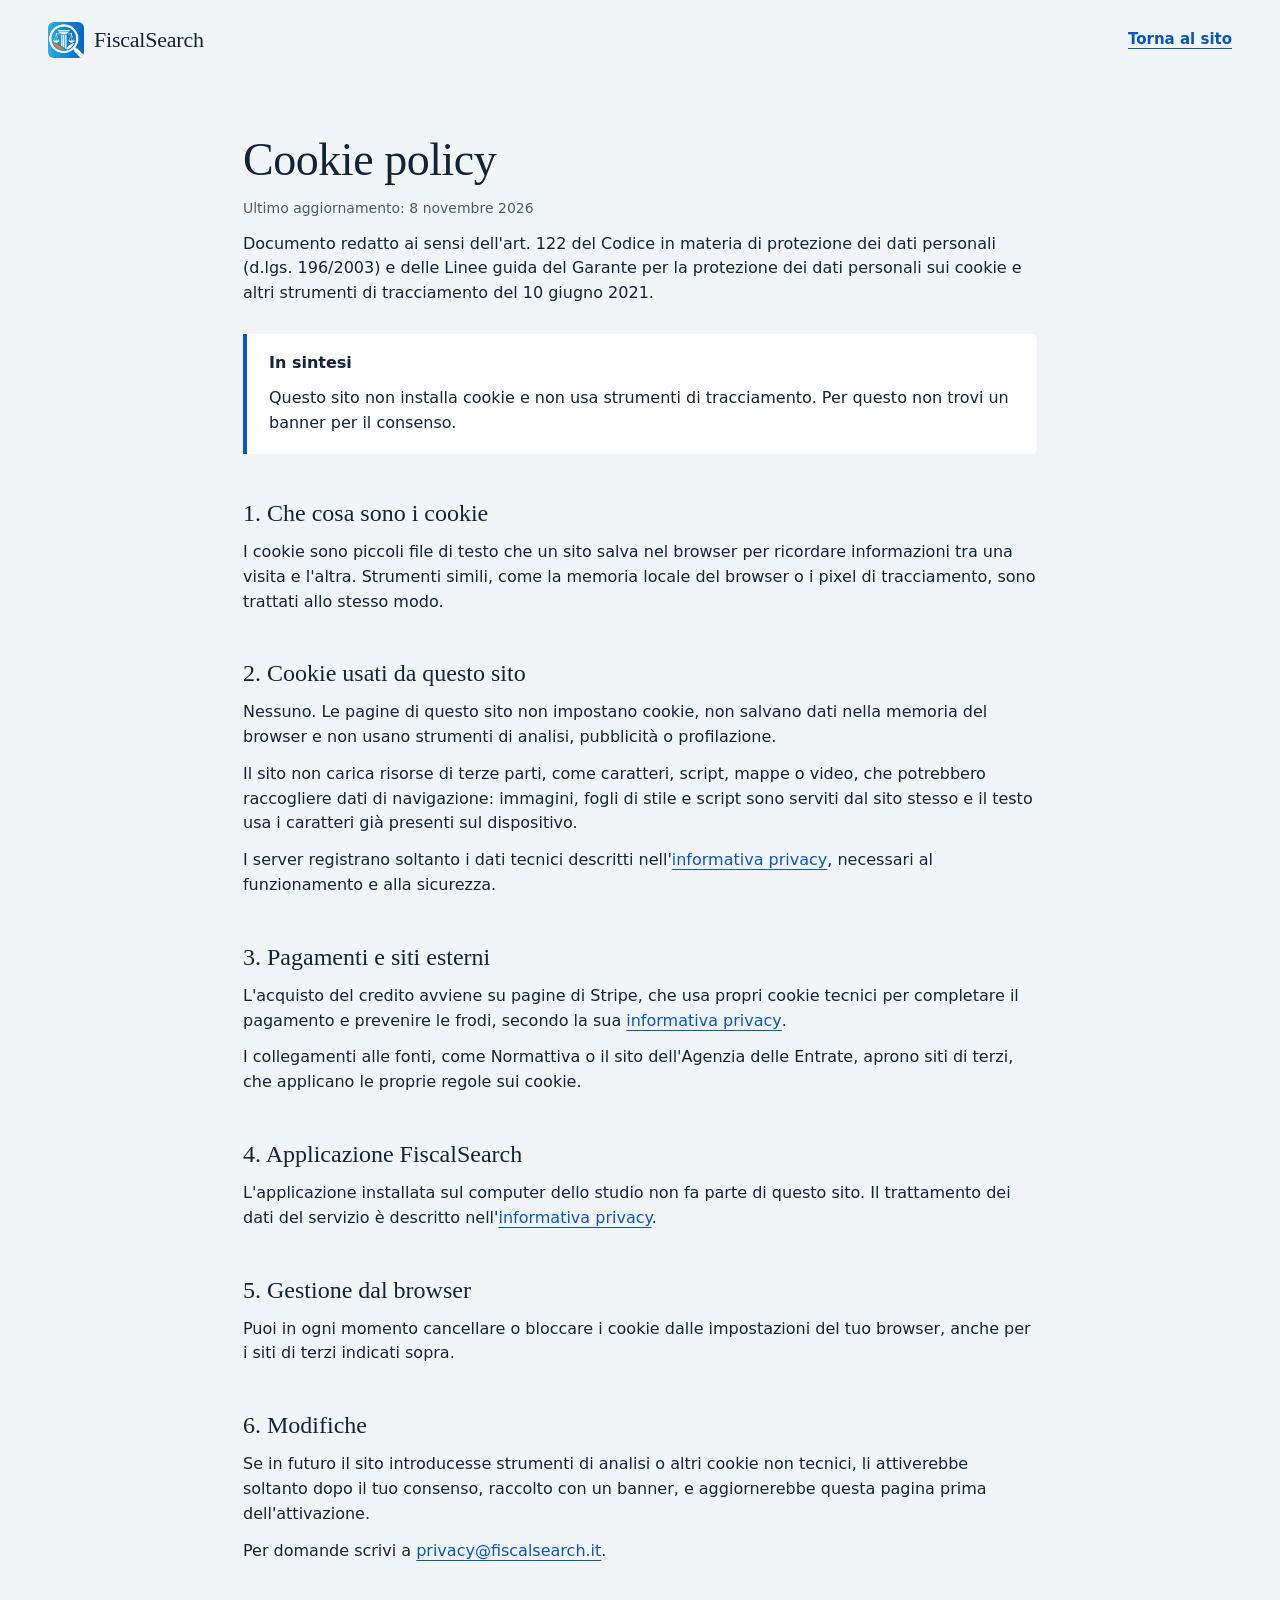
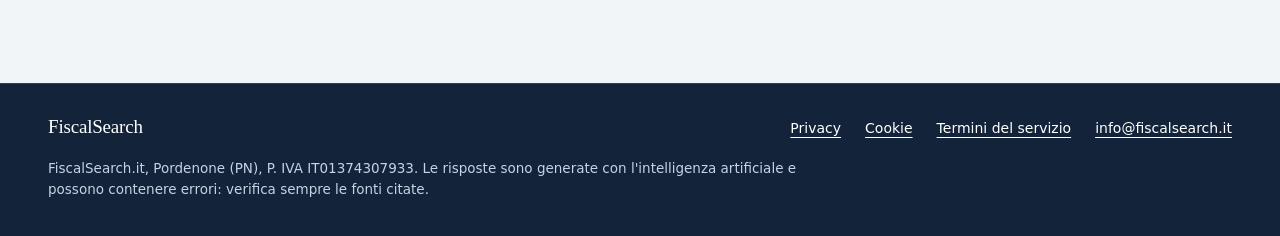
==== cookie.html @ 62ba6fc0 "Publish the FiscalSearch static landing" ====
<!doctype html>
<html lang="it">
<head>
  <meta charset="utf-8">
  <meta name="viewport" content="width=device-width, initial-scale=1">
  <meta name="color-scheme" content="light">
  <meta name="theme-color" content="#13233a">
  <meta name="description" content="Il sito FiscalSearch non installa cookie e non usa strumenti di analisi, pubblicità o tracciamento.">
  <title>Cookie policy | FiscalSearch</title>
  <link rel="canonical" href="https://www.fiscalsearch.it/cookie.html">
  <link rel="icon" href="assets/fiscalsearch.ico" sizes="any">
  <link rel="icon" href="assets/fiscalsearch-mark.png" type="image/png" sizes="256x256">
  <link rel="stylesheet" href="assets/landing.css">
</head>
<body>
  <a class="skip-link" href="#contenuto">Vai al contenuto</a>

  <header class="site-header">
    <a class="brand" href="index.html" aria-label="FiscalSearch, pagina principale">
      <img src="assets/fiscalsearch-mark.png" width="36" height="36" alt="">
      <span>FiscalSearch</span>
    </a>
    <a class="header-back" href="index.html">Torna al sito</a>
  </header>

  <main id="contenuto" class="legal">
    <h1>Cookie policy</h1>
    <p class="legal-updated">Ultimo aggiornamento: 8 novembre 2026</p>
    <p>Documento redatto ai sensi dell'art. 122 del Codice in materia di protezione dei dati personali (d.lgs. 196/2003) e delle Linee guida del Garante per la protezione dei dati personali sui cookie e altri strumenti di tracciamento del 10 giugno 2021.</p>

    <section class="legal-summary" aria-labelledby="sintesi">
      <h2 id="sintesi">In sintesi</h2>
      <p>Questo sito non installa cookie e non usa strumenti di tracciamento. Per questo non trovi un banner per il consenso.</p>
    </section>

    <h2 id="cosa-sono">1. Che cosa sono i cookie</h2>
    <p>I cookie sono piccoli file di testo che un sito salva nel browser per ricordare informazioni tra una visita e l'altra. Strumenti simili, come la memoria locale del browser o i pixel di tracciamento, sono trattati allo stesso modo.</p>

    <h2 id="sito">2. Cookie usati da questo sito</h2>
    <p>Nessuno. Le pagine di questo sito non impostano cookie, non salvano dati nella memoria del browser e non usano strumenti di analisi, pubblicità o profilazione.</p>
    <p>Il sito non carica risorse di terze parti, come caratteri, script, mappe o video, che potrebbero raccogliere dati di navigazione: immagini, fogli di stile e script sono serviti dal sito stesso e il testo usa i caratteri già presenti sul dispositivo.</p>
    <p>I server registrano soltanto i dati tecnici descritti nell'<a href="privacy.html#funzionamento">informativa privacy</a>, necessari al funzionamento e alla sicurezza.</p>

    <h2 id="terzi">3. Pagamenti e siti esterni</h2>
    <p>L'acquisto del credito avviene su pagine di Stripe, che usa propri cookie tecnici per completare il pagamento e prevenire le frodi, secondo la sua <a href="https://stripe.com/it/privacy" target="_blank" rel="noopener noreferrer">informativa privacy<span class="sr-only">, si apre in una nuova scheda</span></a>.</p>
    <p>I collegamenti alle fonti, come Normattiva o il sito dell'Agenzia delle Entrate, aprono siti di terzi, che applicano le proprie regole sui cookie.</p>

    <h2 id="app">4. Applicazione FiscalSearch</h2>
    <p>L'applicazione installata sul computer dello studio non fa parte di questo sito. Il trattamento dei dati del servizio è descritto nell'<a href="privacy.html">informativa privacy</a>.</p>

    <h2 id="browser">5. Gestione dal browser</h2>
    <p>Puoi in ogni momento cancellare o bloccare i cookie dalle impostazioni del tuo browser, anche per i siti di terzi indicati sopra.</p>

    <h2 id="modifiche">6. Modifiche</h2>
    <p>Se in futuro il sito introducesse strumenti di analisi o altri cookie non tecnici, li attiverebbe soltanto dopo il tuo consenso, raccolto con un banner, e aggiornerebbe questa pagina prima dell'attivazione.</p>
    <p>Per domande scrivi a <a href="mailto:privacy@fiscalsearch.it">privacy@fiscalsearch.it</a>.</p>
  </main>

  <footer class="site-footer">
    <div class="footer-main">
      <a class="footer-brand" href="index.html">FiscalSearch</a>
      <nav aria-label="Informazioni legali e contatti">
        <a href="privacy.html">Privacy</a>
        <a href="cookie.html" aria-current="page">Cookie</a>
        <a href="termini.html">Termini del servizio</a>
        <a href="mailto:info@fiscalsearch.it">info@fiscalsearch.it</a>
      </nav>
    </div>
    <p class="footer-note">FiscalSearch.it, Pordenone (PN), P. IVA IT01374307933. Le risposte sono generate con l'intelligenza artificiale e possono contenere errori: verifica sempre le fonti citate.</p>
  </footer>
</body>
</html>
---- assets/landing.css ----
:root {
  --paper: #f2f5f8;
  --sheet: #ffffff;
  --law: #f6f8fa;
  --ink: #13233a;
  --ink-soft: #4b5c71;
  --rule: #d4dde7;
  --blue: #0a56bf;
  --blue-deep: #083f8e;
  --blue-tint: #e6effa;
  --marker: #bce7f6;
  --focus: #0b7c99;
  --serif: Georgia, "Times New Roman", Times, serif;
  --sans: "Segoe UI", system-ui, -apple-system, "Helvetica Neue", Arial, sans-serif;
  --gutter: clamp(16px, 4vw, 48px);
  --width: 1240px;
  --answer-share: 51%;
}

* { box-sizing: border-box; }
html { scroll-behavior: smooth; scroll-padding-top: 16px; -webkit-text-size-adjust: 100%; }
body { margin: 0; background: var(--paper); color: var(--ink); font: 16px/1.55 var(--sans); }
h1, h2, h3, p, ol, ul, dl, dd, blockquote, figure { margin: 0; }
ol, ul { padding: 0; }
a { color: var(--blue); text-underline-offset: 4px; }
a:hover { color: var(--blue-deep); }
button { font: inherit; color: inherit; cursor: pointer; }
img { display: block; }
:focus-visible { outline: 3px solid var(--focus); outline-offset: 2px; }
::selection { background: var(--blue-tint); }
[hidden] { display: none !important; }
.sr-only { position: absolute; width: 1px; height: 1px; overflow: hidden; clip-path: inset(50%); white-space: nowrap; }
.skip-link { position: fixed; top: 10px; left: 10px; z-index: 20; padding: 10px 16px; border-radius: 6px; background: var(--ink); color: #fff; transform: translateY(-160%); }
.skip-link:focus { transform: none; color: #fff; }

.button {
  display: inline-flex;
  align-items: center;
  justify-content: center;
  min-height: 46px;
  padding: 0 20px;
  border-radius: 6px;
  background: var(--blue);
  color: #fff;
  font-weight: 600;
  font-size: 15px;
  text-decoration: none;
  white-space: nowrap;
}
.button:hover { background: var(--blue-deep); color: #fff; }
.button-small { min-height: 40px; padding: 0 16px; font-size: 14px; }
.button-light { background: #fff; color: var(--ink); }
.button-light:hover { background: var(--blue-tint); color: var(--ink); }
.text-button { padding: 10px 0; border: 0; background: none; color: var(--blue); font-weight: 600; font-size: 15px; text-decoration: underline; text-underline-offset: 4px; }
.text-button:hover { color: var(--blue-deep); }

/* Header */
.site-header {
  display: flex;
  align-items: center;
  justify-content: space-between;
  gap: 24px;
  width: min(100% - 2 * var(--gutter), var(--width));
  margin: 0 auto;
  padding: 18px 0;
}
.brand { display: inline-flex; align-items: center; gap: 10px; color: var(--ink); text-decoration: none; }
.brand:hover { color: var(--ink); }
.brand img { width: 36px; height: 36px; border-radius: 6px; }
.brand span, .footer-brand { font-family: var(--serif); font-size: 22px; letter-spacing: -0.01em; }
.site-nav { display: flex; gap: 28px; }
.site-nav a { padding: 10px 0; color: var(--ink-soft); font-size: 15px; text-decoration: none; }
.site-nav a:hover { color: var(--ink); text-decoration: underline; }

/* Hero */
.hero { width: min(100% - 2 * var(--gutter), var(--width)); margin: 0 auto; padding-top: clamp(28px, 5vw, 64px); }
.hero-head { display: grid; grid-template-columns: minmax(0, 8fr) minmax(0, 4fr); align-items: end; gap: 24px 56px; }
.hero h1 {
  font-family: var(--serif);
  font-weight: 400;
  font-size: clamp(38px, 5.1vw, 68px);
  line-height: 1.04;
  letter-spacing: -0.015em;
  text-wrap: balance;
}
.hero-lede { padding-bottom: 6px; color: var(--ink-soft); font-size: 17px; }
.hero-lede p { max-width: 40ch; }
.hero-price { margin-top: 12px; color: var(--ink); font-weight: 600; }

/* The spread: answer on the left, cited law on the right */
.spread { margin-top: clamp(32px, 4.5vw, 56px); }
.spread-sheet {
  position: relative;
  display: grid;
  grid-template-columns: var(--answer-share) 1fr;
  border-radius: 6px;
  background: linear-gradient(to right, var(--sheet) 0 var(--answer-share), var(--law) var(--answer-share));
  box-shadow: 0 1px 0 rgba(19, 35, 58, 0.06), 0 34px 70px -38px rgba(19, 35, 58, 0.45);
}
.spread-sheet::after {
  position: absolute;
  top: 0;
  bottom: 0;
  left: var(--answer-share);
  width: 36px;
  margin-left: -18px;
  background: linear-gradient(to right, transparent, rgba(19, 35, 58, 0.07) 50%, transparent);
  content: "";
  pointer-events: none;
}
.page { min-width: 0; padding: clamp(24px, 3.4vw, 48px); }
.page > * { max-width: 68ch; }
.page-label { margin-bottom: 8px; color: var(--ink-soft); font-size: 13px; font-weight: 600; }
.question { margin-bottom: 28px; padding-left: 16px; border-left: 3px solid var(--rule); font-size: 16px; line-height: 1.55; }
.answer { font-family: var(--serif); font-size: 17px; line-height: 1.62; }
.answer p + p, .answer p + ol, .answer ol + p, .answer p + ul, .answer ul + p { margin-top: 14px; }
.answer ol.conditions { counter-reset: condition; list-style: none; }
.answer ol.conditions li { position: relative; padding-left: 28px; counter-increment: condition; }
.answer ol.conditions li + li { margin-top: 10px; }
.answer ol.conditions li::before { position: absolute; left: 0; color: var(--ink-soft); content: counter(condition) ")"; }
.page-answer .text-button { margin-top: 20px; }

.cites { white-space: nowrap; }
.cite {
  min-width: 24px;
  height: 24px;
  margin-left: 3px;
  padding: 0 6px;
  border: 0;
  border-radius: 4px;
  background: var(--blue-tint);
  color: var(--blue);
  font: 700 13px/24px var(--sans);
  vertical-align: 0.15em;
  transition: background-color 200ms ease, color 200ms ease;
}
.cite:hover { background: #d3e2f7; }
.cite.is-active { background: var(--blue); color: #fff; }

.page-source { align-self: start; position: sticky; top: 16px; }
.source-tabs { display: flex; flex-wrap: wrap; gap: 6px; margin-bottom: 26px; }
.source-tabs [role="tab"] {
  display: inline-flex;
  align-items: center;
  gap: 6px;
  min-height: 36px;
  padding: 0 9px 0 5px;
  border: 1px solid var(--rule);
  border-radius: 6px;
  background: var(--sheet);
  color: var(--ink-soft);
  font-size: 13px;
}
.source-tabs [role="tab"] span { display: inline-grid; place-items: center; width: 22px; height: 22px; border-radius: 4px; background: var(--blue-tint); color: var(--blue); font-weight: 700; }
.source-tabs [role="tab"]:hover { border-color: var(--ink-soft); color: var(--ink); }
.source-tabs [aria-selected="true"] { border-color: var(--ink); background: var(--ink); color: #fff; }
.source-tabs [aria-selected="true"]:hover { color: #fff; }
.source-tabs [aria-selected="true"] span { background: var(--marker); color: var(--ink); }
.source h3 { font-family: var(--serif); font-size: 22px; font-weight: 400; line-height: 1.25; }
.source-meta { margin-top: 6px; color: var(--ink-soft); font-size: 13.5px; }
.law { margin-top: 20px; font-family: var(--serif); font-size: 16px; line-height: 1.7; }
.law p + p { margin-top: 12px; }
.law .elision { color: var(--ink-soft); }
.source-link { display: inline-block; margin-top: 20px; font-size: 14px; font-weight: 600; }

.hl {
  padding: 1px 0;
  background-color: transparent;
  background-image: linear-gradient(var(--marker), var(--marker));
  background-repeat: no-repeat;
  background-size: 100% 100%;
  color: inherit;
}
.js .source .hl { background-size: 0% 100%; transition: background-size 1500ms cubic-bezier(0.3, 0.6, 0.3, 1); }
.js .source.is-lit .hl { background-size: 100% 100%; }

.spread figcaption { max-width: 72ch; margin-top: 16px; color: var(--ink-soft); font-size: 14px; }

/* Sections */
.section {
  display: grid;
  grid-template-columns: minmax(0, 4fr) minmax(0, 8fr);
  gap: 28px 64px;
  width: min(100% - 2 * var(--gutter), var(--width));
  margin: clamp(80px, 10vw, 136px) auto 0;
  padding-top: 28px;
  border-top: 1px solid var(--rule);
}
.section-intro h2, .access h2 { font-family: var(--serif); font-weight: 400; font-size: clamp(28px, 3.1vw, 40px); line-height: 1.12; letter-spacing: -0.01em; text-wrap: balance; }
.section-intro p { max-width: 34ch; margin-top: 14px; color: var(--ink-soft); font-size: 17px; }
.section > :not(.section-intro) { grid-column: 2; }

.steps { display: grid; grid-template-columns: repeat(2, minmax(0, 1fr)); gap: 40px; counter-reset: step; list-style: none; }
.steps li { counter-increment: step; }
.steps li::before { display: block; margin-bottom: 8px; color: var(--blue); font: 30px/1 var(--serif); content: counter(step); }
.steps h3, .privacy h3 { font-size: 17px; font-weight: 600; }
.steps p { margin-top: 6px; color: var(--ink-soft); }

.limits-list > div { display: grid; grid-template-columns: minmax(0, 5fr) minmax(0, 7fr); gap: 12px 36px; padding: 24px 0; border-bottom: 1px solid var(--rule); }
.limits-list > div:first-child { padding-top: 0; }
.limits-list dt { font-family: var(--serif); font-size: 22px; line-height: 1.3; }
.limits-list q { font-family: var(--serif); font-size: 17px; line-height: 1.6; quotes: "«" "»"; }
.limits-list dd span { display: block; margin-top: 8px; color: var(--ink-soft); font-size: 13.5px; }
.privacy { margin-top: 12px; }
.privacy p { max-width: 70ch; margin-top: 6px; color: var(--ink-soft); }

.cost-facts { display: grid; grid-template-columns: repeat(2, minmax(0, 1fr)); gap: 40px; }
.cost-facts h3 { font-family: var(--serif); font-size: 22px; font-weight: 400; line-height: 1.3; }
.cost-facts p { margin-top: 8px; color: var(--ink-soft); }
.cost-note { color: var(--ink-soft); font-size: 14px; }

.faq-list details { border-bottom: 1px solid var(--rule); }
.faq-list details:first-child summary { padding-top: 0; }
.faq-list summary { display: flex; align-items: baseline; justify-content: space-between; gap: 20px; padding: 18px 0; font-size: 17px; font-weight: 600; list-style: none; cursor: pointer; }
.faq-list summary::-webkit-details-marker { display: none; }
.faq-list summary::after { flex: none; color: var(--blue); font: 400 24px/1 var(--sans); content: "+"; }
.faq-list details[open] summary::after { content: "−"; }
.faq-list details p { max-width: 70ch; padding-bottom: 20px; color: var(--ink-soft); }

/* Closing band and footer */
.access {
  margin-top: clamp(96px, 12vw, 160px);
  padding: clamp(56px, 8vw, 104px) max(var(--gutter), calc((100% - var(--width)) / 2));
  background: var(--ink);
  color: #fff;
}
.access p { max-width: 46ch; margin-top: 12px; color: #c6d3e2; font-size: 17px; }
.access .button { margin-top: 28px; }
.site-footer {
  padding: 28px max(var(--gutter), calc((100% - var(--width)) / 2)) 36px;
  border-top: 1px solid rgba(255, 255, 255, 0.12);
  background: var(--ink);
  color: #c6d3e2;
  font-size: 14px;
}
.footer-main { display: flex; flex-wrap: wrap; align-items: baseline; justify-content: space-between; gap: 12px 32px; }
.footer-brand { color: #fff; font-size: 19px; text-decoration: none; }
.footer-main nav { display: flex; flex-wrap: wrap; gap: 6px 24px; }
.site-footer a { color: #fff; }
.site-footer a:hover { color: var(--marker); }
.footer-note { max-width: 90ch; margin-top: 16px; font-size: 13.5px; }

/* Disclaimer under the sample answer */
.disclaimer {
  max-width: 920px;
  margin-top: 28px;
  padding: 18px 22px;
  border: 1px solid var(--rule);
  border-left: 4px solid var(--blue);
  border-radius: 0 6px 6px 0;
  background: var(--sheet);
  font-size: 15.5px;
  line-height: 1.6;
}
.disclaimer a { font-weight: 600; }

/* Legal pages */
.header-back { padding: 10px 0; font-size: 15px; font-weight: 600; }
.legal { width: min(100% - 2 * var(--gutter), 78ch); margin: clamp(24px, 5vw, 56px) auto clamp(80px, 10vw, 120px); }
.legal h1 { font-family: var(--serif); font-weight: 400; font-size: clamp(32px, 4vw, 46px); line-height: 1.1; letter-spacing: -0.01em; text-wrap: balance; }
.legal-updated { margin-top: 10px; color: var(--ink-soft); font-size: 14px; }
.legal-summary { margin-top: 28px; padding: 18px 22px; border-left: 4px solid var(--blue); border-radius: 0 6px 6px 0; background: var(--sheet); }
.legal h2 { margin-top: 44px; font-family: var(--serif); font-weight: 400; font-size: 24px; line-height: 1.25; scroll-margin-top: 16px; }
.legal h3 { margin-top: 24px; font-size: 16px; font-weight: 600; }
.legal .legal-summary h2 { margin-top: 0; font: 600 16px/1.4 var(--sans); }
.legal .legal-summary > ul { margin-top: 8px; }
.legal p, .legal ul, .legal ol, .legal .table-scroll, .legal address { margin-top: 12px; }
.legal address { font-style: normal; }
.legal ul, .legal ol { padding-left: 22px; }
.legal li + li { margin-top: 6px; }
.legal-toc { margin-top: 28px; padding-top: 18px; border-top: 1px solid var(--rule); font-size: 15px; }
.legal-toc ol { columns: 2; column-gap: 32px; }
.legal-toc li { break-inside: avoid; }
.table-scroll { overflow-x: auto; }
.legal table { width: 100%; min-width: 520px; border-collapse: collapse; background: var(--sheet); font-size: 15px; }
.legal th, .legal td { padding: 10px 12px; border: 1px solid var(--rule); text-align: left; vertical-align: top; }
.legal thead th { background: var(--law); font-weight: 600; }
.legal-note { color: var(--ink-soft); font-size: 14px; }

/* Full answer */
.full-answer {
  width: min(760px, 100% - 32px);
  max-height: min(88vh, 900px);
  padding: 0;
  border: 0;
  border-radius: 8px;
  background: var(--sheet);
  color: var(--ink);
  box-shadow: 0 30px 80px -20px rgba(19, 35, 58, 0.5);
}
.full-answer[open] { display: flex; flex-direction: column; }
.full-answer::backdrop { background: rgba(19, 35, 58, 0.55); }
.dialog-head { display: flex; align-items: center; justify-content: space-between; gap: 16px; padding: 12px clamp(20px, 4vw, 36px); border-bottom: 1px solid var(--rule); }
.dialog-head h2 { font-family: var(--serif); font-size: 22px; font-weight: 400; }
.dialog-body { overflow: auto; padding: 24px clamp(20px, 4vw, 36px) 36px; }
.dialog-question { padding-left: 16px; border-left: 3px solid var(--rule); }
.answer-full { margin-top: 24px; }
.answer-full h3, .dialog-body > h3 { margin-top: 28px; font: 600 16px/1.4 var(--sans); }
.answer-full h3 + p, .answer-full h3 + ul { margin-top: 8px; }
.answer-full ul, .dialog-sources { padding-left: 22px; }
.answer-full li + li, .dialog-sources li + li { margin-top: 6px; }
.ref { margin-left: 2px; color: var(--blue); font: 700 11px/1 var(--sans); }
.dialog-sources { margin-top: 8px; font-size: 15px; }
.dialog-note { margin-top: 20px; color: var(--ink-soft); font-size: 14px; }

/* Responsive */
@media (max-width: 1080px) {
  .hero-head { grid-template-columns: 1fr; }
  .hero-lede p { max-width: 60ch; }
  .section { grid-template-columns: 1fr; }
  .section > :not(.section-intro) { grid-column: 1; }
  .section-intro p { max-width: 60ch; }
}
@media (max-width: 860px) {
  .site-nav { display: none; }
  .spread-sheet { grid-template-columns: 1fr; background: var(--sheet); }
  .spread-sheet::after { display: none; }
  .page-source { position: static; border-top: 1px solid var(--rule); border-radius: 0 0 6px 6px; background: linear-gradient(to bottom, rgba(19, 35, 58, 0.06), transparent 18px), var(--law); }
  .limits-list > div { grid-template-columns: 1fr; }
}
@media (max-width: 600px) {
  .brand span { font-size: 20px; }
  .button-small { padding: 0 12px; }
  .steps, .cost-facts { grid-template-columns: 1fr; gap: 28px; }
  .answer { font-size: 16.5px; }
  .limits-list dt { font-size: 20px; }
  .legal-toc ol { columns: 1; }
  .legal table { min-width: 0; font-size: 14px; }
  .legal th, .legal td { padding: 8px; }
}
@media (pointer: coarse) {
  .cite { min-width: 30px; height: 28px; line-height: 28px; }
}
@media (prefers-reduced-motion: reduce) {
  html { scroll-behavior: auto; }
  .js .source .hl { background-size: 100% 100%; transition: none; }
  .cite { transition: none; }
}
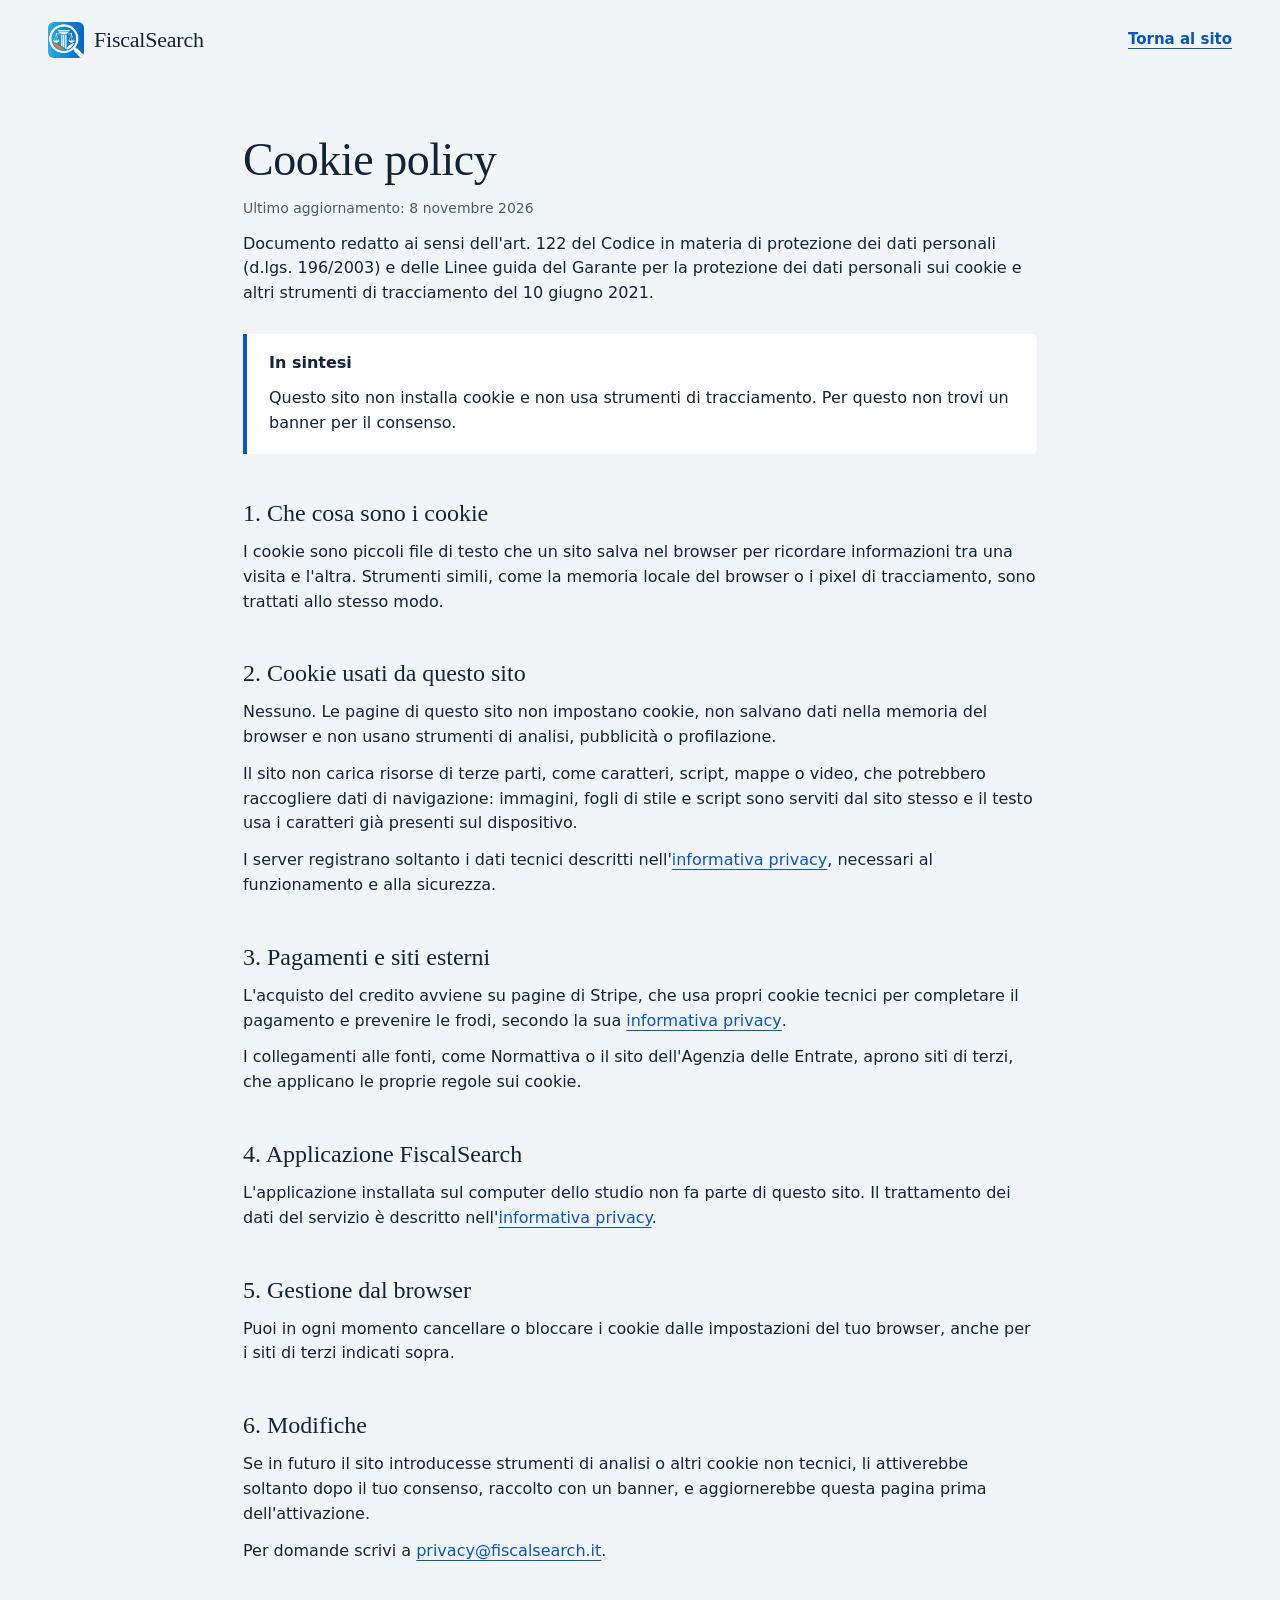
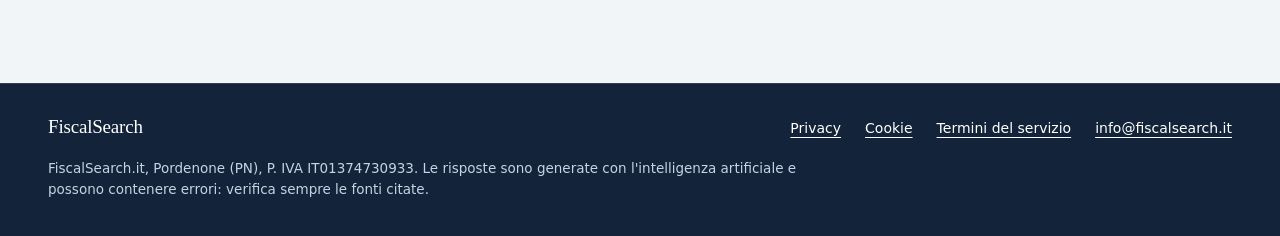
==== commit 3c813a0a: "Publish launch pricing and corrected business details" ====
--- a/cookie.html
+++ b/cookie.html
@@ -66,7 +66,7 @@
         <a href="mailto:info@fiscalsearch.it">info@fiscalsearch.it</a>
       </nav>
     </div>
-    <p class="footer-note">FiscalSearch.it, Pordenone (PN), P. IVA IT01374307933. Le risposte sono generate con l'intelligenza artificiale e possono contenere errori: verifica sempre le fonti citate.</p>
+    <p class="footer-note">FiscalSearch.it, Pordenone (PN), P. IVA IT01374730933. Le risposte sono generate con l'intelligenza artificiale e possono contenere errori: verifica sempre le fonti citate.</p>
   </footer>
 </body>
 </html>
